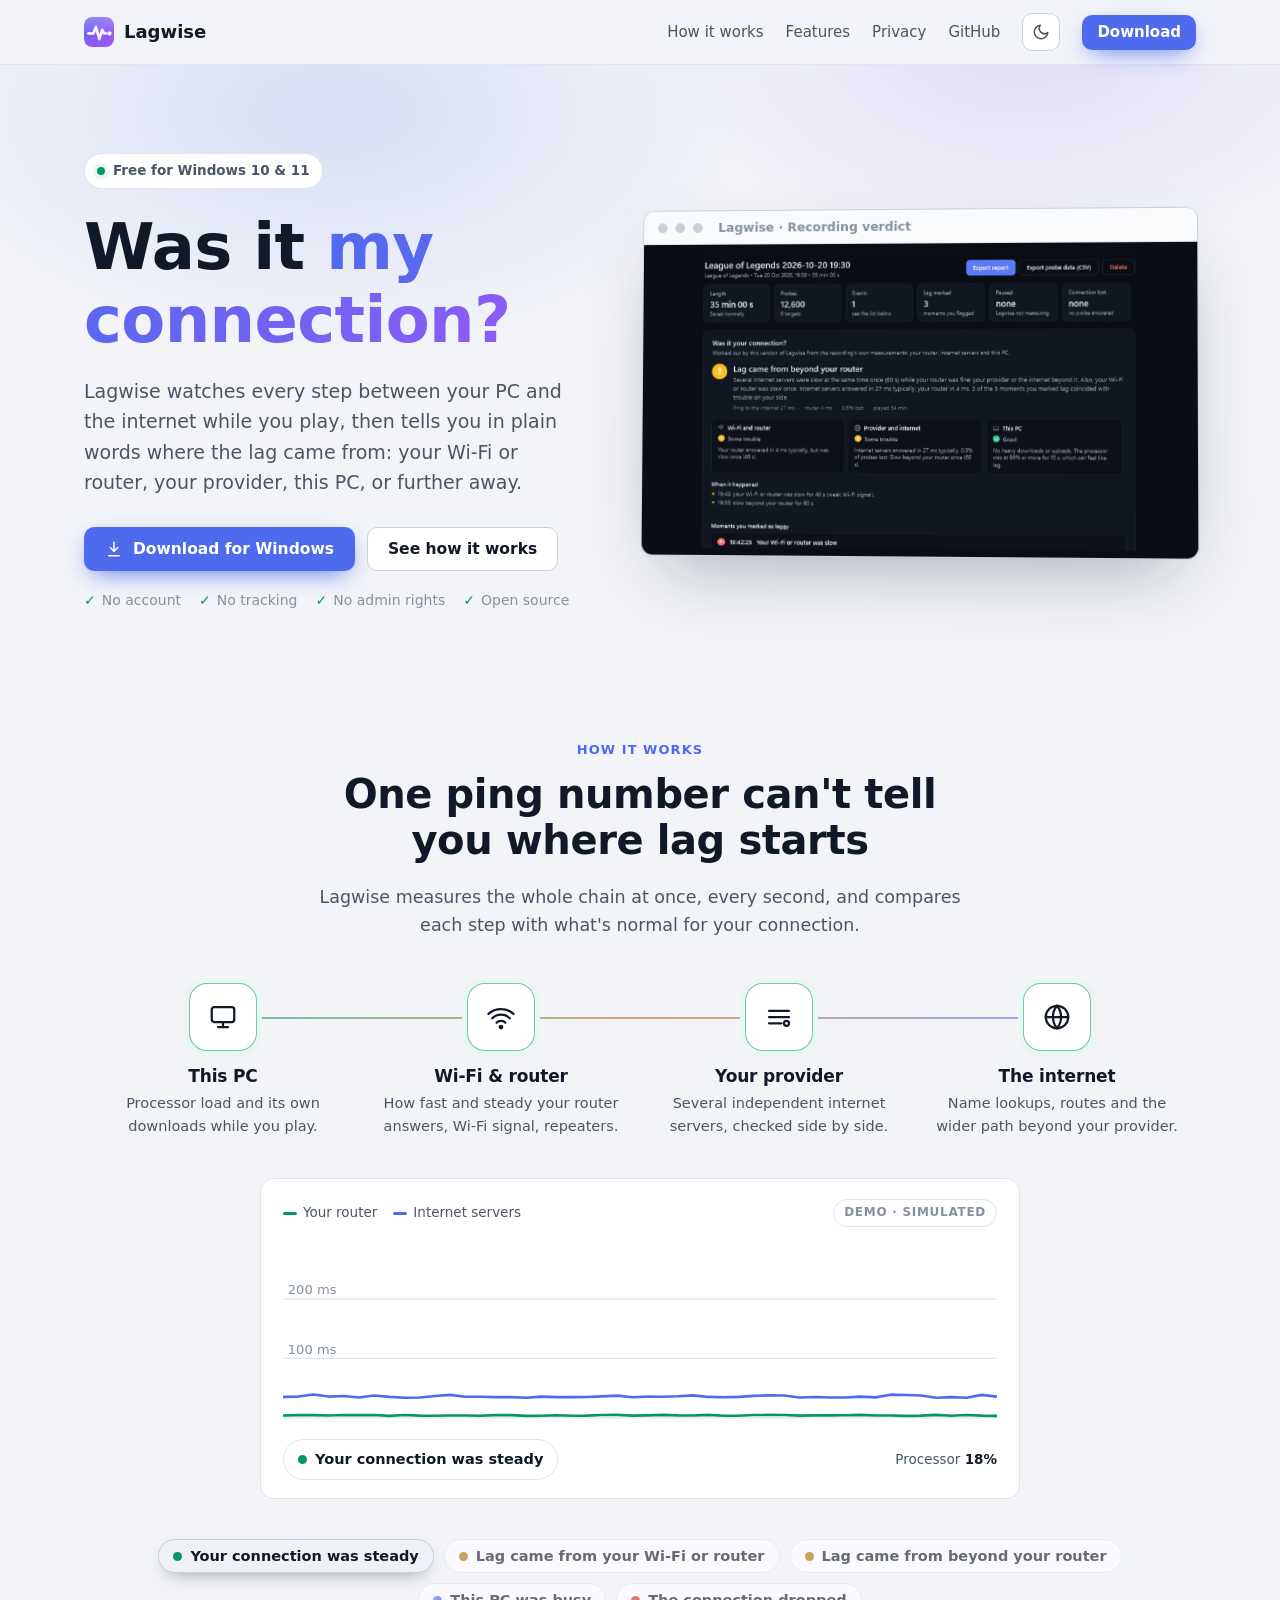
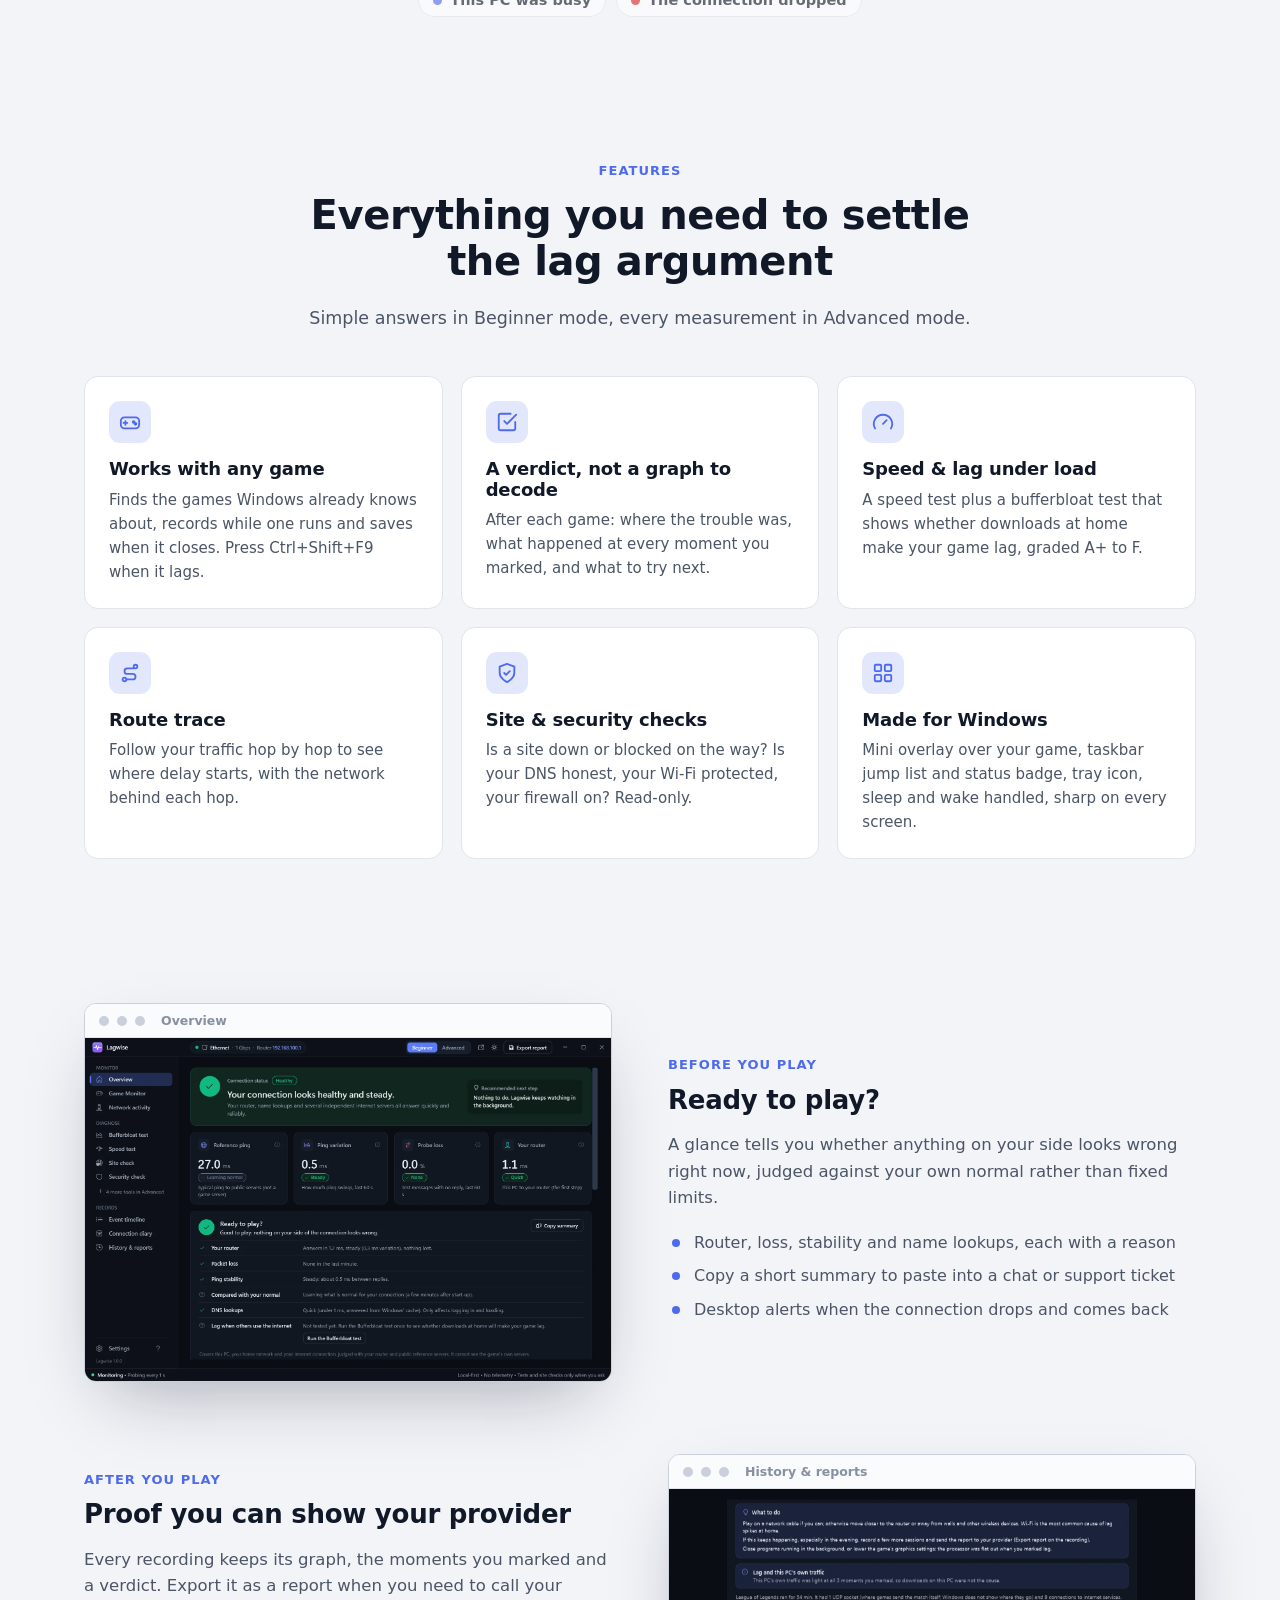
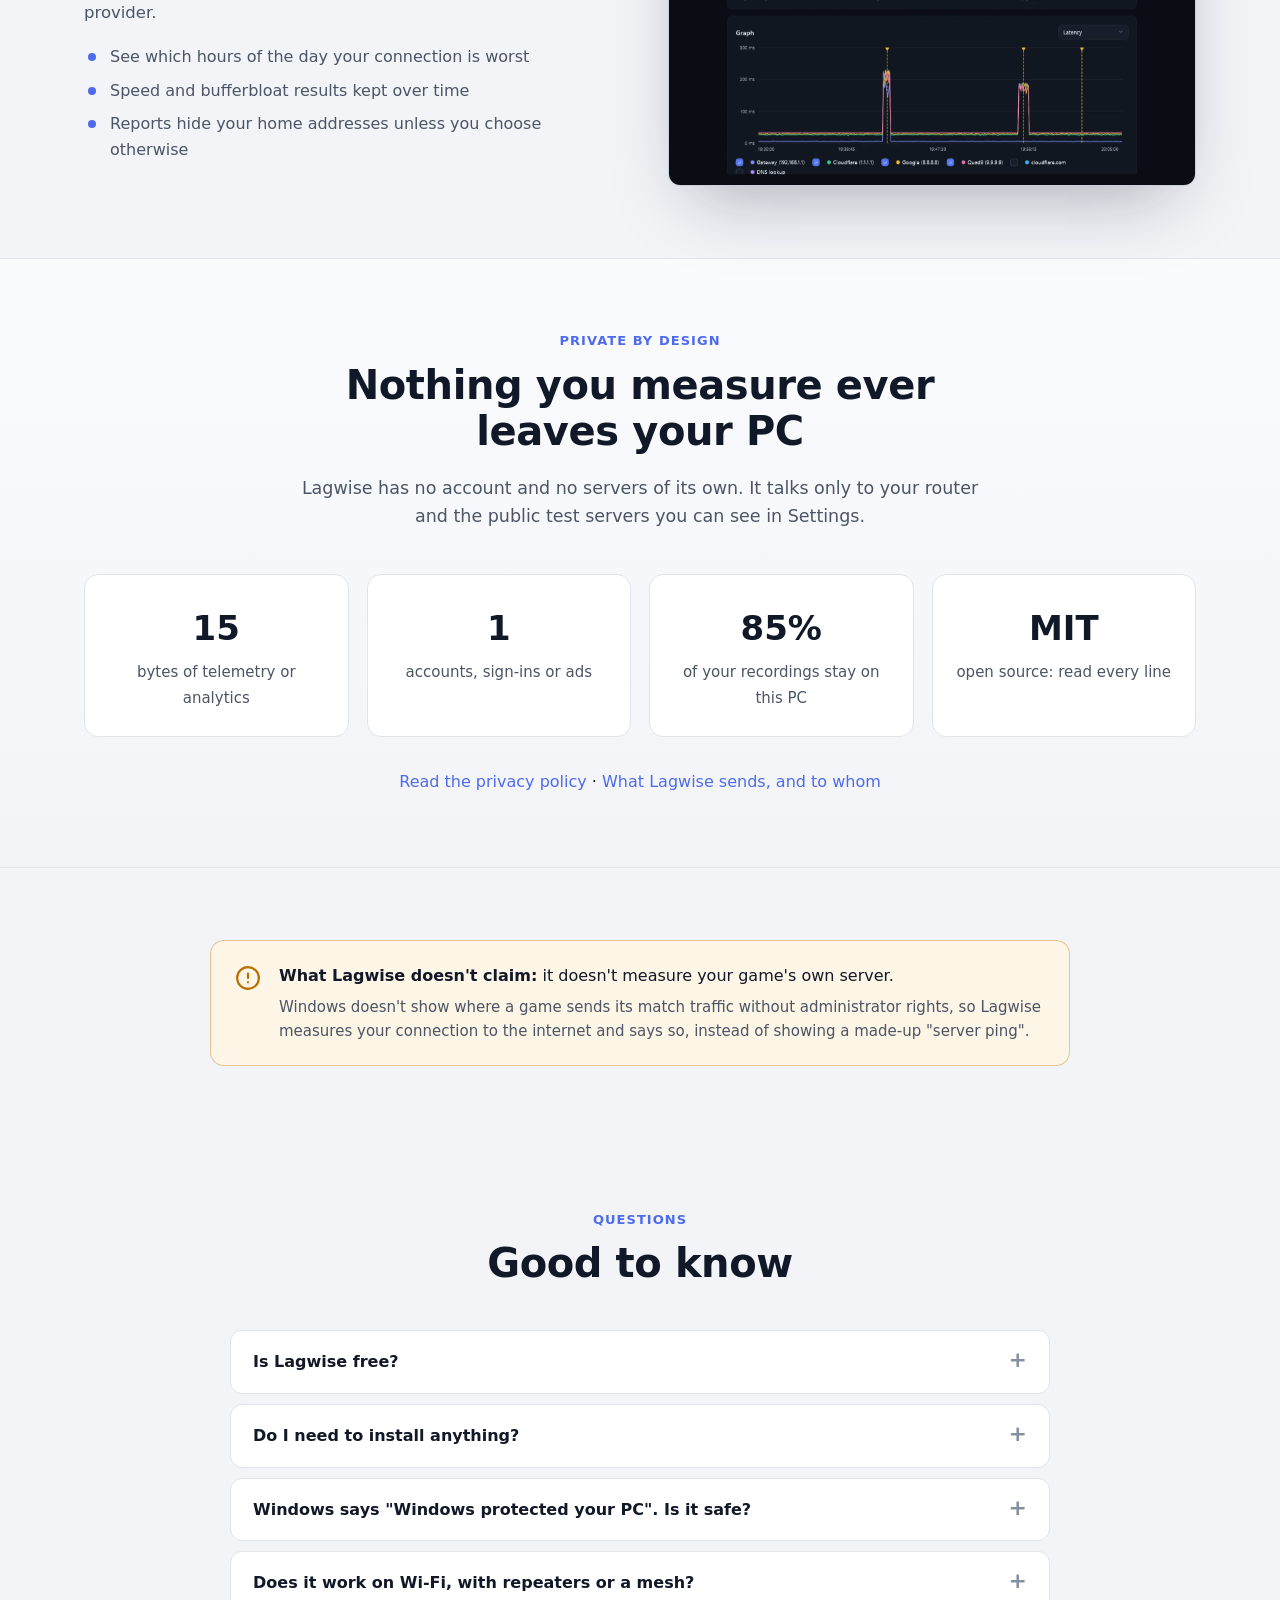
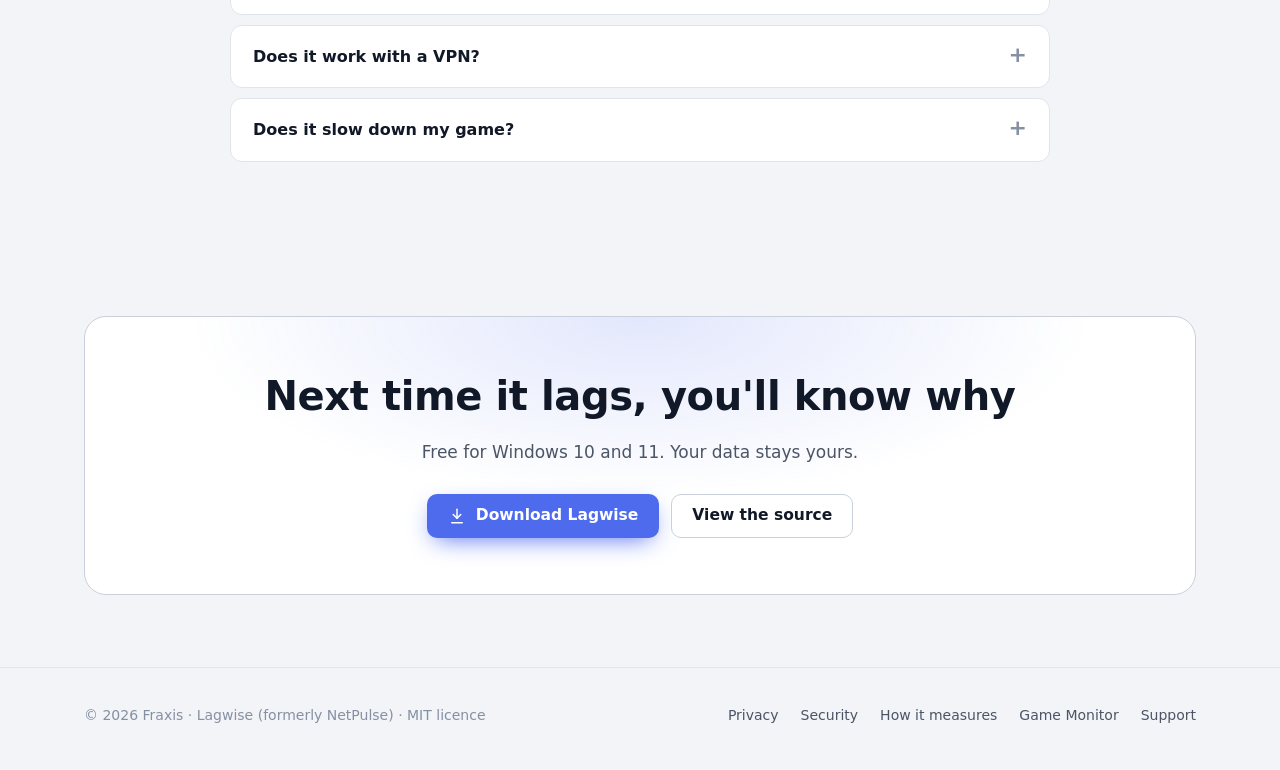
==== docs/index.html @ 4cf792a5 "Website: new landing page with light/dark switch, live demo and site-wide styling Replaces the plain" ====
<!doctype html>
<html lang="en">
<head>
  <meta charset="utf-8">
  <meta name="viewport" content="width=device-width, initial-scale=1">
  <title>Lagwise · Was it my connection?</title>
  <meta name="description" content="Lagwise records your internet while you play any game and tells you whether lag came from your Wi-Fi or router, your provider, this PC or further away. Free for Windows. No account, no tracking.">
  <meta name="theme-color" content="#0A0D13">
  <meta property="og:title" content="Lagwise · Was it my connection?">
  <meta property="og:description" content="Find out whether lag comes from your Wi-Fi or router, your provider, this PC or beyond. Free for Windows, private by design.">
  <meta property="og:image" content="https://kourku.github.io/Lagwise/assets/shots/verdict.webp">
  <meta property="og:type" content="website">
  <link rel="icon" type="image/png" href="assets/favicon.png">
  <link rel="apple-touch-icon" href="assets/apple-touch-icon.png">
  <link rel="stylesheet" href="assets/site.css?v=2">
  <!-- the visitor's own theme choice, applied before the page draws so it never flashes -->
  <script>try{var t=localStorage.getItem('lagwise-theme');if(t==='light'||t==='dark')document.documentElement.setAttribute('data-theme',t)}catch(e){}</script>
</head>
<body>

<header class="site-header">
  <div class="wrap">
    <a class="brand" href="./"><img src="assets/logo.png" alt="" width="30" height="30">Lagwise</a>
    <nav class="nav" aria-label="Main">
      <a class="hide-sm" href="#how">How it works</a>
      <a class="hide-sm" href="#features">Features</a>
      <a class="hide-sm" href="#privacy">Privacy</a>
      <a class="hide-sm" href="https://github.com/Kourku/Lagwise">GitHub</a>
      <button class="theme-toggle" type="button" aria-label="Switch theme">
        <svg class="sun" viewBox="0 0 24 24" fill="none" stroke="currentColor" stroke-width="2" stroke-linecap="round" aria-hidden="true"><circle cx="12" cy="12" r="4"/><path d="M12 2v2M12 20v2M4.9 4.9l1.4 1.4M17.7 17.7l1.4 1.4M2 12h2M20 12h2M4.9 19.1l1.4-1.4M17.7 6.3l1.4-1.4"/></svg>
        <svg class="moon" viewBox="0 0 24 24" fill="none" stroke="currentColor" stroke-width="2" stroke-linecap="round" stroke-linejoin="round" aria-hidden="true"><path d="M21 12.8A9 9 0 1 1 11.2 3a7 7 0 0 0 9.8 9.8z"/></svg>
      </button>
      <a class="btn btn-primary btn-sm" href="https://github.com/Kourku/Lagwise/releases/latest">Download</a>
    </nav>
  </div>
</header>

<main>

  <!-- hero -->
  <section class="hero">
    <svg class="pulse-bg" viewBox="0 0 1440 220" preserveAspectRatio="none" aria-hidden="true">
      <defs><linearGradient id="pulseGrad" x1="0" x2="1"><stop offset="0" stop-color="#5B7CFA" stop-opacity="0"/><stop offset=".35" stop-color="#5B7CFA"/><stop offset=".7" stop-color="#8B5CF6"/><stop offset="1" stop-color="#8B5CF6" stop-opacity="0"/></linearGradient></defs>
      <path d="M0 120 H420 L450 120 L470 60 L500 190 L530 30 L560 160 L585 120 H760 L785 120 L800 95 L815 140 L830 120 H1440"/>
    </svg>
    <div class="wrap hero-grid">
      <div>
        <span class="eyebrow"><span class="dot"></span>Free for Windows 10 &amp; 11</span>
        <h1>Was it <span class="grad">my connection?</span></h1>
        <p class="lead">Lagwise watches every step between your PC and the internet while you play, then tells you in plain words where the lag came from: your Wi-Fi or router, your provider, this PC, or further away.</p>
        <div class="cta">
          <a class="btn btn-primary" href="https://github.com/Kourku/Lagwise/releases/latest">
            <svg viewBox="0 0 24 24" fill="none" stroke="currentColor" stroke-width="2" stroke-linecap="round" stroke-linejoin="round" aria-hidden="true"><path d="M12 3v12"/><path d="m7 10 5 5 5-5"/><path d="M5 21h14"/></svg>
            Download for Windows
          </a>
          <a class="btn btn-ghost" href="#how">See how it works</a>
        </div>
        <div class="fine"><span>No account</span><span>No tracking</span><span>No admin rights</span><span>Open source</span></div>
      </div>
      <div class="window" data-tilt>
        <div class="window-bar"><i></i><i></i><i></i><b>Lagwise · Recording verdict</b></div>
        <img src="assets/shots/verdict.webp" width="1600" height="900" alt="A Lagwise recording verdict: lag came from beyond your router, with cards for Wi-Fi and router, provider and internet, and this PC">
      </div>
    </div>
  </section>

  <!-- how it works -->
  <section id="how">
    <div class="wrap">
      <div class="section-head" data-reveal>
        <span class="kicker">How it works</span>
        <h2>One ping number can't tell you where lag starts</h2>
        <p>Lagwise measures the whole chain at once, every second, and compares each step with what's normal for your connection.</p>
      </div>
      <div class="chain">
        <div class="link" data-step="pc">
          <div class="node"><svg viewBox="0 0 24 24" fill="none" stroke-width="1.8" stroke-linecap="round" stroke-linejoin="round" aria-hidden="true"><rect x="3" y="4" width="18" height="12" rx="2"/><path d="M8 20h8M12 16v4"/></svg></div>
          <h3>This PC</h3>
          <p>Processor load and its own downloads while you play.</p>
        </div>
        <div class="link" data-step="router">
          <div class="node"><svg viewBox="0 0 24 24" fill="none" stroke-width="1.8" stroke-linecap="round" stroke-linejoin="round" aria-hidden="true"><path d="M5 13a10 10 0 0 1 14 0"/><path d="M8.5 16.5a5 5 0 0 1 7 0"/><path d="M2 9.5a15 15 0 0 1 20 0"/><circle cx="12" cy="20" r="1"/></svg></div>
          <h3>Wi-Fi &amp; router</h3>
          <p>How fast and steady your router answers, Wi-Fi signal, repeaters.</p>
        </div>
        <div class="link" data-step="provider">
          <div class="node"><svg viewBox="0 0 24 24" fill="none" stroke-width="1.8" stroke-linecap="round" stroke-linejoin="round" aria-hidden="true"><path d="M4 7h16M4 12h16M4 17h10"/><circle cx="18" cy="17" r="2"/></svg></div>
          <h3>Your provider</h3>
          <p>Several independent internet servers, checked side by side.</p>
        </div>
        <div class="link" data-step="internet">
          <div class="node"><svg viewBox="0 0 24 24" fill="none" stroke-width="1.8" stroke-linecap="round" stroke-linejoin="round" aria-hidden="true"><circle cx="12" cy="12" r="9"/><path d="M3 12h18M12 3a14 14 0 0 1 0 18M12 3a14 14 0 0 0 0 18"/></svg></div>
          <h3>The internet</h3>
          <p>Name lookups, routes and the wider path beyond your provider.</p>
        </div>
      </div>
      <div class="card demo" id="demo" data-reveal>
        <div class="demo-head">
          <div class="demo-legend"><span><i style="background:var(--green)"></i>Your router</span><span><i style="background:var(--accent)"></i>Internet servers</span></div>
          <span class="demo-tag">Demo · simulated</span>
        </div>
        <svg class="chart" viewBox="0 0 600 160" role="img" aria-label="Simulated ping of the router and of internet servers over the last minute">
          <g class="grid"><line x1="0" y1="152" x2="600" y2="152"/><line x1="0" y1="102" x2="600" y2="102"/><line x1="0" y1="52" x2="600" y2="52"/><text x="4" y="98">100 ms</text><text x="4" y="48">200 ms</text></g>
          <path class="l-net"/><path class="l-router"/>
        </svg>
        <div class="demo-foot">
          <span class="demo-verdict pill g" aria-live="polite"><i></i>Your connection was steady</span>
          <span class="demo-cpu">Processor <b>18%</b></span>
        </div>
      </div>
      <div class="verdicts" aria-label="Pick a verdict to see it in the demo">
        <button type="button" class="pill g" data-scn="steady"><i></i>Your connection was steady</button>
        <button type="button" class="pill a" data-scn="wifi"><i></i>Lag came from your Wi-Fi or router</button>
        <button type="button" class="pill a" data-scn="beyond"><i></i>Lag came from beyond your router</button>
        <button type="button" class="pill b" data-scn="pc"><i></i>This PC was busy</button>
        <button type="button" class="pill r" data-scn="drop"><i></i>The connection dropped</button>
      </div>
    </div>
  </section>

  <!-- features -->
  <section id="features">
    <div class="wrap">
      <div class="section-head" data-reveal>
        <span class="kicker">Features</span>
        <h2>Everything you need to settle the lag argument</h2>
        <p>Simple answers in Beginner mode, every measurement in Advanced mode.</p>
      </div>
      <div class="features">
        <div class="card" data-reveal data-reveal-delay="1">
          <div class="icon"><svg viewBox="0 0 24 24" fill="none" stroke-width="2" stroke-linecap="round" stroke-linejoin="round" aria-hidden="true"><rect x="2" y="7" width="20" height="12" rx="4"/><path d="M7 11v4M5 13h4"/><circle cx="16" cy="12" r="1"/><circle cx="18" cy="14" r="1"/></svg></div>
          <h3>Works with any game</h3>
          <p>Finds the games Windows already knows about, records while one runs and saves when it closes. Press Ctrl+Shift+F9 when it lags.</p>
        </div>
        <div class="card" data-reveal data-reveal-delay="2">
          <div class="icon"><svg viewBox="0 0 24 24" fill="none" stroke-width="2" stroke-linecap="round" stroke-linejoin="round" aria-hidden="true"><path d="M9 11l3 3L22 4"/><path d="M21 12v7a2 2 0 0 1-2 2H5a2 2 0 0 1-2-2V5a2 2 0 0 1 2-2h11"/></svg></div>
          <h3>A verdict, not a graph to decode</h3>
          <p>After each game: where the trouble was, what happened at every moment you marked, and what to try next.</p>
        </div>
        <div class="card" data-reveal data-reveal-delay="3">
          <div class="icon"><svg viewBox="0 0 24 24" fill="none" stroke-width="2" stroke-linecap="round" stroke-linejoin="round" aria-hidden="true"><path d="M12 14l4-4"/><path d="M3.3 19a10 10 0 1 1 17.4 0"/></svg></div>
          <h3>Speed &amp; lag under load</h3>
          <p>A speed test plus a bufferbloat test that shows whether downloads at home make your game lag, graded A+ to F.</p>
        </div>
        <div class="card" data-reveal data-reveal-delay="1">
          <div class="icon"><svg viewBox="0 0 24 24" fill="none" stroke-width="2" stroke-linecap="round" stroke-linejoin="round" aria-hidden="true"><circle cx="6" cy="19" r="2"/><circle cx="18" cy="5" r="2"/><path d="M8 19h7a3 3 0 0 0 0-6H9a3 3 0 0 1 0-6h7"/></svg></div>
          <h3>Route trace</h3>
          <p>Follow your traffic hop by hop to see where delay starts, with the network behind each hop.</p>
        </div>
        <div class="card" data-reveal data-reveal-delay="2">
          <div class="icon"><svg viewBox="0 0 24 24" fill="none" stroke-width="2" stroke-linecap="round" stroke-linejoin="round" aria-hidden="true"><path d="M12 22s8-4 8-10V5l-8-3-8 3v7c0 6 8 10 8 10z"/><path d="m9 12 2 2 4-4"/></svg></div>
          <h3>Site &amp; security checks</h3>
          <p>Is a site down or blocked on the way? Is your DNS honest, your Wi-Fi protected, your firewall on? Read-only.</p>
        </div>
        <div class="card" data-reveal data-reveal-delay="3">
          <div class="icon"><svg viewBox="0 0 24 24" fill="none" stroke-width="2" stroke-linecap="round" stroke-linejoin="round" aria-hidden="true"><rect x="3" y="3" width="7" height="7" rx="1"/><rect x="14" y="3" width="7" height="7" rx="1"/><rect x="3" y="14" width="7" height="7" rx="1"/><rect x="14" y="14" width="7" height="7" rx="1"/></svg></div>
          <h3>Made for Windows</h3>
          <p>Mini overlay over your game, taskbar jump list and status badge, tray icon, sleep and wake handled, sharp on every screen.</p>
        </div>
      </div>
    </div>
  </section>

  <!-- showcase -->
  <section>
    <div class="wrap">
      <div class="showcase" data-reveal>
        <div class="shot window">
          <div class="window-bar"><i></i><i></i><i></i><b>Overview</b></div>
          <img src="assets/shots/overview.webp" width="1650" height="1075" loading="lazy" alt="The Lagwise Overview: connection healthy and steady, reference ping, variation, loss and router tiles, and a Ready to play checklist">
        </div>
        <div>
          <span class="kicker">Before you play</span>
          <h3>Ready to play?</h3>
          <p>A glance tells you whether anything on your side looks wrong right now, judged against your own normal rather than fixed limits.</p>
          <ul>
            <li>Router, loss, stability and name lookups, each with a reason</li>
            <li>Copy a short summary to paste into a chat or support ticket</li>
            <li>Desktop alerts when the connection drops and comes back</li>
          </ul>
        </div>
      </div>
      <div class="showcase flip" data-reveal>
        <div class="shot window">
          <div class="window-bar"><i></i><i></i><i></i><b>History &amp; reports</b></div>
          <img src="assets/shots/graph.webp" width="1600" height="900" loading="lazy" alt="A recording's advice and latency graph, with the moments marked as laggy shown as yellow markers">
        </div>
        <div>
          <span class="kicker">After you play</span>
          <h3>Proof you can show your provider</h3>
          <p>Every recording keeps its graph, the moments you marked and a verdict. Export it as a report when you need to call your provider.</p>
          <ul>
            <li>See which hours of the day your connection is worst</li>
            <li>Speed and bufferbloat results kept over time</li>
            <li>Reports hide your home addresses unless you choose otherwise</li>
          </ul>
        </div>
      </div>
    </div>
  </section>

  <!-- Microsoft Store edition: prepared, hidden until the Store release. To show it, remove the "hidden" attribute.
       Keep the wording "same app, supports development": every feature is in both editions. -->
  <section id="store" hidden>
    <div class="wrap">
      <div class="section-head" data-reveal>
        <span class="kicker">Two ways to get it</span>
        <h2>The same Lagwise, wherever you get it</h2>
        <p>Every feature is in both. The Microsoft Store edition adds convenience, and buying it supports Lagwise's development.</p>
      </div>
      <div class="store-grid">
        <div class="card" data-reveal data-reveal-delay="1">
          <h3>Free download <span class="price">Free</span></h3>
          <p>The portable app from GitHub, open source.</p>
          <ul><li>Unzip and run, no install</li><li>Update by downloading the new version</li><li>Not code-signed: Windows shows a warning the first time</li></ul>
          <a class="btn btn-ghost" href="https://github.com/Kourku/Lagwise/releases/latest">Download from GitHub</a>
        </div>
        <div class="card" data-reveal data-reveal-delay="2">
          <h3>Microsoft Store <span class="price">Supports development</span></h3>
          <p>The very same app, installed and kept up to date by Windows.</p>
          <ul><li>Automatic updates</li><li>Signed by Microsoft: no warning</li><li>One-click install and uninstall</li></ul>
          <a class="btn btn-primary" href="https://apps.microsoft.com/detail/9NXVB7ZTMR9Z">Get it from Microsoft Store</a>
        </div>
      </div>
    </div>
  </section>

  <!-- privacy -->
  <section id="privacy" class="band">
    <div class="wrap">
      <div class="section-head" data-reveal>
        <span class="kicker">Private by design</span>
        <h2>Nothing you measure ever leaves your PC</h2>
        <p>Lagwise has no account and no servers of its own. It talks only to your router and the public test servers you can see in Settings.</p>
      </div>
      <div class="privacy-grid">
        <div class="card stat" data-reveal data-reveal-delay="1"><strong data-count-from="100" data-count-to="0">0</strong><span>bytes of telemetry or analytics</span></div>
        <div class="card stat" data-reveal data-reveal-delay="2"><strong data-count-from="9" data-count-to="0">0</strong><span>accounts, sign-ins or ads</span></div>
        <div class="card stat" data-reveal data-reveal-delay="3"><strong data-count-from="0" data-count-to="100" data-suffix="%">100%</strong><span>of your recordings stay on this PC</span></div>
        <div class="card stat" data-reveal data-reveal-delay="4"><strong>MIT</strong><span>open source: read every line</span></div>
      </div>
      <p style="text-align:center;margin:32px 0 0"><a href="PRIVACY">Read the privacy policy</a> · <a href="https://github.com/Kourku/Lagwise/blob/main/SECURITY.md">What Lagwise sends, and to whom</a></p>
    </div>
  </section>

  <!-- honesty -->
  <section>
    <div class="wrap">
      <div class="note" data-reveal>
        <svg viewBox="0 0 24 24" fill="none" stroke-width="2" stroke-linecap="round" stroke-linejoin="round" aria-hidden="true"><circle cx="12" cy="12" r="10"/><path d="M12 8v4M12 16h.01"/></svg>
        <div>
          <p><strong>What Lagwise doesn't claim:</strong> it doesn't measure your game's own server.</p>
          <p>Windows doesn't show where a game sends its match traffic without administrator rights, so Lagwise measures your connection to the internet and says so, instead of showing a made-up "server ping".</p>
        </div>
      </div>
    </div>
  </section>

  <!-- FAQ -->
  <section id="faq">
    <div class="wrap">
      <div class="section-head" data-reveal>
        <span class="kicker">Questions</span>
        <h2>Good to know</h2>
      </div>
      <div class="faq" data-reveal>
        <details>
          <summary>Is Lagwise free?</summary>
          <p>Yes. The download on GitHub is free and open source under the MIT licence.</p>
        </details>
        <details>
          <summary>Do I need to install anything?</summary>
          <p>No. Unzip and run Lagwise.exe on Windows 10 or 11 (64-bit). It carries everything it needs, never asks for administrator rights and keeps its data in your own Windows profile.</p>
        </details>
        <details>
          <summary>Windows says "Windows protected your PC". Is it safe?</summary>
          <p>That warning appears for programs that aren't code-signed yet. Choose More info, then Run anyway. You can check the download against the SHA-256 checksum on the release page, and the full source code is public.</p>
        </details>
        <details>
          <summary>Does it work on Wi-Fi, with repeaters or a mesh?</summary>
          <p>Yes. Lagwise reads your Wi-Fi details from Windows and judges the router step with stricter or looser limits for cable and Wi-Fi. A repeater or mesh unit counts as part of "Wi-Fi and router".</p>
        </details>
        <details>
          <summary>Does it work with a VPN?</summary>
          <p>Yes. Lagwise notices when your traffic goes through a VPN or tunnel and names it in the verdict, so "beyond your router" also includes the VPN.</p>
        </details>
        <details>
          <summary>Does it slow down my game?</summary>
          <p>No. Its test messages are tiny, about one a second to each server. Only the speed and bufferbloat tests use real bandwidth, and only when you start them.</p>
        </details>
      </div>
    </div>
  </section>

  <!-- final CTA -->
  <section class="final">
    <div class="wrap">
      <div class="box" data-reveal>
        <h2>Next time it lags, you'll know why</h2>
        <p>Free for Windows 10 and 11. Your data stays yours.</p>
        <div class="cta">
          <a class="btn btn-primary" href="https://github.com/Kourku/Lagwise/releases/latest">
            <svg viewBox="0 0 24 24" fill="none" stroke="currentColor" stroke-width="2" stroke-linecap="round" stroke-linejoin="round" aria-hidden="true"><path d="M12 3v12"/><path d="m7 10 5 5 5-5"/><path d="M5 21h14"/></svg>
            Download Lagwise
          </a>
          <a class="btn btn-ghost" href="https://github.com/Kourku/Lagwise">View the source</a>
        </div>
      </div>
    </div>
  </section>

</main>

<footer class="site-footer">
  <div class="wrap">
    <span>© 2026 Fraxis · Lagwise (formerly NetPulse) · MIT licence</span>
    <nav aria-label="Footer">
      <a href="PRIVACY">Privacy</a>
      <a href="https://github.com/Kourku/Lagwise/blob/main/SECURITY.md">Security</a>
      <a href="METHODOLOGY">How it measures</a>
      <a href="GAME_MONITOR">Game Monitor</a>
      <a href="https://github.com/Kourku/Lagwise/issues">Support</a>
    </nav>
  </div>
</footer>

<script src="assets/site.js?v=2" defer></script>
</body>
</html>
---- docs/assets/site.css ----
/* Lagwise site: the app's own palette (src/Lagwise.App/Themes/ThemeManager.cs), dark first, light when the system asks. */
:root {
  --bg: #0A0D13;
  --bg-2: #0D1118;
  --card: #121721;
  --card-hover: #1A2130;
  --border: #222A39;
  --border-strong: #2E384B;
  --text: #EDF0F6;
  --text-2: #98A2B5;
  --text-3: #667085;
  --accent: #5B7CFA;
  --accent-hover: #7C96FB;
  --violet: #8B5CF6;
  --green: #34D399;
  --amber: #FBBF24;
  --red: #F87171;
  --green-soft: #10261F;
  --amber-soft: #2A2312;
  --red-soft: #2C1619;
  --glow: rgba(91, 124, 250, .22);
  --shadow: 0 30px 80px -20px rgba(0, 0, 0, .7);
  --radius: 14px;
  --max: 1160px;
  color-scheme: dark;
}
/* light: when the system asks and the visitor has not chosen dark, or when the visitor chose light */
@media (prefers-color-scheme: light) {
  :root:not([data-theme="dark"]) {
    --bg: #F2F4F8;
    --bg-2: #FAFBFD;
    --card: #FFFFFF;
    --card-hover: #EEF1F6;
    --border: #E0E4EB;
    --border-strong: #C9D0DB;
    --text: #111827;
    --text-2: #4B5565;
    --text-3: #8590A2;
    --accent: #4F6BED;
    --accent-hover: #3F58D1;
    --green: #059669;
    --amber: #B86E00;
    --red: #DC2626;
    --green-soft: #E9F7F1;
    --amber-soft: #FDF5E6;
    --red-soft: #FDEEEE;
    --glow: rgba(79, 107, 237, .16);
    --shadow: 0 30px 70px -25px rgba(17, 24, 39, .35);
    color-scheme: light;
  }
}
:root[data-theme="light"] {
    --bg: #F2F4F8;
    --bg-2: #FAFBFD;
    --card: #FFFFFF;
    --card-hover: #EEF1F6;
    --border: #E0E4EB;
    --border-strong: #C9D0DB;
    --text: #111827;
    --text-2: #4B5565;
    --text-3: #8590A2;
    --accent: #4F6BED;
    --accent-hover: #3F58D1;
    --green: #059669;
    --amber: #B86E00;
    --red: #DC2626;
    --green-soft: #E9F7F1;
    --amber-soft: #FDF5E6;
    --red-soft: #FDEEEE;
    --glow: rgba(79, 107, 237, .16);
    --shadow: 0 30px 70px -25px rgba(17, 24, 39, .35);
    color-scheme: light;
  }

* { box-sizing: border-box; }
html { scroll-behavior: smooth; -webkit-text-size-adjust: 100%; }
body {
  margin: 0;
  background: var(--bg);
  color: var(--text);
  font: 16px/1.6 "Segoe UI Variable Text", "Segoe UI", system-ui, -apple-system, Roboto, "Helvetica Neue", Arial, sans-serif;
  -webkit-font-smoothing: antialiased;
}
img { max-width: 100%; height: auto; display: block; }
a { color: var(--accent); text-decoration: none; }
a:hover { color: var(--accent-hover); text-decoration: underline; }
h1, h2, h3 { font-family: "Segoe UI Variable Display", "Segoe UI", system-ui, sans-serif; line-height: 1.15; margin: 0 0 .5em; letter-spacing: -.01em; }
.wrap { max-width: var(--max); margin: 0 auto; padding: 0 24px; }
@media (max-width: 600px) { .wrap { padding: 0 16px; } }

/* ---- header ---- */
.site-header {
  position: sticky; top: 0; z-index: 20;
  background: color-mix(in srgb, var(--bg) 82%, transparent);
  backdrop-filter: saturate(160%) blur(14px);
  -webkit-backdrop-filter: saturate(160%) blur(14px);
  border-bottom: 1px solid var(--border);
}
.site-header .wrap { display: flex; align-items: center; gap: 24px; height: 64px; }
.brand { display: flex; align-items: center; gap: 10px; color: var(--text); font-weight: 650; font-size: 18px; }
.brand:hover { color: var(--text); text-decoration: none; }
.brand img { width: 30px; height: 30px; border-radius: 8px; }
.nav { display: flex; gap: 22px; margin-left: auto; align-items: center; }
.nav a { color: var(--text-2); font-size: 15px; }
.nav a:hover { color: var(--text); text-decoration: none; }
.nav a.btn-primary, .nav a.btn-primary:hover { color: #fff; }
@media (max-width: 760px) { .nav a.hide-sm { display: none; } }

/* ---- buttons ---- */
.btn {
  display: inline-flex; align-items: center; gap: 10px;
  padding: 12px 20px; border-radius: 10px;
  font-weight: 600; font-size: 15.5px; line-height: 1;
  border: 1px solid transparent; transition: background .15s, border-color .15s, transform .15s;
}
.btn:hover { text-decoration: none; transform: translateY(-1px); }
.btn svg { width: 18px; height: 18px; flex: none; }
.btn-primary { background: var(--accent); color: #fff; box-shadow: 0 8px 24px -8px var(--accent); }
.btn-primary:hover { background: var(--accent-hover); color: #fff; }
.btn-ghost { border-color: var(--border-strong); color: var(--text); background: var(--card); }
.btn-ghost:hover { background: var(--card-hover); color: var(--text); }
.btn-sm { padding: 9px 14px; font-size: 14px; }

/* ---- hero ---- */
.hero { position: relative; padding: 88px 0 56px; overflow: hidden; }
.hero::before {
  content: ""; position: absolute; inset: -30% -10% auto; height: 760px; z-index: -1;
  background:
    radial-gradient(600px 340px at 30% 30%, var(--glow), transparent 70%),
    radial-gradient(520px 320px at 75% 20%, rgba(139, 92, 246, .16), transparent 70%);
}
.hero-grid { display: grid; grid-template-columns: 1fr 1.12fr; gap: 56px; align-items: center; }
@media (max-width: 960px) { .hero-grid { grid-template-columns: 1fr; gap: 40px; } .hero { padding-top: 56px; } }
.eyebrow {
  display: inline-flex; align-items: center; gap: 8px;
  padding: 6px 12px; border-radius: 999px; font-size: 13.5px; font-weight: 600;
  color: var(--text-2); background: var(--card); border: 1px solid var(--border);
}
.eyebrow .dot { width: 8px; height: 8px; border-radius: 50%; background: var(--green); box-shadow: 0 0 0 4px var(--green-soft); }
.hero h1 { font-size: clamp(40px, 6vw, 64px); font-weight: 700; margin: 22px 0 18px; }
.hero h1 .grad { background: linear-gradient(100deg, var(--accent), var(--violet)); -webkit-background-clip: text; background-clip: text; color: transparent; }
.lead { font-size: 19px; color: var(--text-2); max-width: 34em; margin: 0 0 30px; }
.cta { display: flex; flex-wrap: wrap; gap: 12px; }
.fine { margin-top: 18px; color: var(--text-3); font-size: 14px; display: flex; flex-wrap: wrap; gap: 6px 18px; }
.fine span::before { content: "✓"; color: var(--green); margin-right: 6px; font-weight: 700; }

/* window frame around screenshots */
.window {
  border-radius: 12px; overflow: hidden; background: var(--card);
  border: 1px solid var(--border-strong); box-shadow: var(--shadow);
}
.window-bar { display: flex; align-items: center; gap: 8px; height: 34px; padding: 0 14px; background: var(--bg-2); border-bottom: 1px solid var(--border); }
.window-bar i { width: 10px; height: 10px; border-radius: 50%; background: var(--border-strong); }
.window-bar b { margin-left: 8px; font-size: 12.5px; font-weight: 600; color: var(--text-3); }
.hero .window { transform: perspective(1600px) rotateY(-4deg) rotateX(2deg); }
@media (max-width: 960px) { .hero .window { transform: none; } }

/* ---- sections ---- */
section { padding: 72px 0; }
.section-head { max-width: 680px; margin: 0 auto 44px; text-align: center; }
.section-head h2 { font-size: clamp(28px, 3.6vw, 40px); }
.section-head p { color: var(--text-2); font-size: 17.5px; margin: 0; }
.kicker { display: block; color: var(--accent); font-weight: 700; font-size: 13px; letter-spacing: .08em; text-transform: uppercase; margin-bottom: 10px; }

/* the chain: PC -> router -> provider -> internet */
.chain { display: grid; grid-template-columns: repeat(4, 1fr); gap: 0; position: relative; }
.chain::before { content: ""; position: absolute; left: 12%; right: 12%; top: 34px; height: 2px; background: linear-gradient(90deg, var(--green), var(--amber), var(--accent)); opacity: .55; }
.link { text-align: center; padding: 0 10px; position: relative; }
.link .node {
  width: 68px; height: 68px; margin: 0 auto 16px; border-radius: 18px;
  display: grid; place-items: center; background: var(--card); border: 1px solid var(--border-strong);
  position: relative; z-index: 1;
}
.link .node svg { width: 30px; height: 30px; stroke: var(--text); }
.link h3 { font-size: 17px; margin-bottom: 6px; }
.link p { color: var(--text-2); font-size: 14.5px; margin: 0; }
@media (max-width: 760px) {
  .chain { grid-template-columns: 1fr 1fr; gap: 32px 8px; }
  .chain::before { display: none; }
}
.verdicts { display: flex; flex-wrap: wrap; justify-content: center; gap: 10px; margin-top: 40px; }
.pill { display: inline-flex; align-items: center; gap: 8px; padding: 8px 14px; border-radius: 999px; font-size: 14.5px; font-weight: 600; border: 1px solid var(--border); background: var(--card); }
.pill i { width: 9px; height: 9px; border-radius: 50%; }
.pill.g i { background: var(--green); } .pill.a i { background: var(--amber); } .pill.r i { background: var(--red); } .pill.b i { background: var(--accent); }

/* features */
.features { display: grid; grid-template-columns: repeat(3, 1fr); gap: 18px; }
@media (max-width: 960px) { .features { grid-template-columns: 1fr 1fr; } }
@media (max-width: 600px) { .features { grid-template-columns: 1fr; } }
.card { background: var(--card); border: 1px solid var(--border); border-radius: var(--radius); padding: 24px; transition: border-color .15s, background .15s; }
.card:hover { border-color: var(--border-strong); background: var(--card-hover); }
.card .icon { width: 42px; height: 42px; border-radius: 11px; display: grid; place-items: center; margin-bottom: 16px; background: color-mix(in srgb, var(--accent) 16%, transparent); }
.card .icon svg { width: 22px; height: 22px; stroke: var(--accent); }
.card h3 { font-size: 18px; margin-bottom: 8px; }
.card p { color: var(--text-2); margin: 0; font-size: 15px; }

/* screenshot showcase */
.showcase { display: grid; grid-template-columns: 1fr 1fr; gap: 56px; align-items: center; margin-bottom: 72px; }
.showcase:last-child { margin-bottom: 0; }
.showcase.flip .shot { order: 2; }
.showcase h3 { font-size: 26px; }
.showcase p { color: var(--text-2); font-size: 16.5px; }
.showcase ul { padding: 0; margin: 18px 0 0; list-style: none; }
.showcase li { padding-left: 26px; position: relative; margin: 8px 0; color: var(--text-2); }
.showcase li::before { content: ""; position: absolute; left: 4px; top: 9px; width: 8px; height: 8px; border-radius: 50%; background: var(--accent); }
@media (max-width: 900px) { .showcase { grid-template-columns: 1fr; gap: 28px; } .showcase.flip .shot { order: 0; } }

/* privacy band */
.band { background: linear-gradient(180deg, var(--bg-2), var(--bg)); border-top: 1px solid var(--border); border-bottom: 1px solid var(--border); }
.privacy-grid { display: grid; grid-template-columns: repeat(4, 1fr); gap: 18px; }
@media (max-width: 900px) { .privacy-grid { grid-template-columns: 1fr 1fr; } }
@media (max-width: 520px) { .privacy-grid { grid-template-columns: 1fr; } }
.stat { text-align: center; padding: 26px 18px; }
.stat strong { display: block; font-size: 34px; font-weight: 700; color: var(--text); margin-bottom: 4px; }
.stat span { color: var(--text-2); font-size: 15px; }

/* honest note */
.note {
  display: flex; gap: 18px; align-items: flex-start; max-width: 860px; margin: 0 auto;
  padding: 22px 24px; border-radius: var(--radius); background: var(--amber-soft); border: 1px solid color-mix(in srgb, var(--amber) 35%, transparent);
}
.note svg { width: 26px; height: 26px; flex: none; stroke: var(--amber); margin-top: 2px; }
.note p { margin: 0; color: var(--text); }
.note p + p { margin-top: 6px; color: var(--text-2); font-size: 15px; }

/* FAQ */
.faq { max-width: 820px; margin: 0 auto; }
.faq details { border: 1px solid var(--border); background: var(--card); border-radius: 12px; margin-bottom: 10px; }
.faq summary { cursor: pointer; padding: 18px 22px; font-weight: 600; list-style: none; display: flex; justify-content: space-between; gap: 16px; }
.faq summary::-webkit-details-marker { display: none; }
.faq summary::after { content: "+"; color: var(--text-3); font-size: 22px; line-height: 1; }
.faq details[open] summary::after { content: "–"; }
.faq details p { margin: 0; padding: 0 22px 20px; color: var(--text-2); }

/* final CTA */
.final { text-align: center; }
.final .box {
  border-radius: 22px; padding: 56px 24px; border: 1px solid var(--border-strong);
  background: radial-gradient(600px 240px at 50% 0%, var(--glow), transparent 75%), var(--card);
}
.final h2 { font-size: clamp(28px, 3.6vw, 40px); }
.final p { color: var(--text-2); margin: 0 0 28px; font-size: 17px; }
.final .cta { justify-content: center; }

/* footer */
.site-footer { border-top: 1px solid var(--border); padding: 36px 0 44px; color: var(--text-3); font-size: 14px; }
.site-footer .wrap { display: flex; flex-wrap: wrap; gap: 14px 28px; align-items: center; justify-content: space-between; }
.site-footer nav { display: flex; flex-wrap: wrap; gap: 8px 22px; }
.site-footer a { color: var(--text-2); }

/* ---- document pages (privacy policy, methodology...) ---- */
.doc { max-width: 820px; margin: 0 auto; padding: 56px 24px 80px; }
@media (max-width: 600px) { .doc { padding: 36px 16px 64px; } }
.doc h1 { font-size: clamp(30px, 4.4vw, 42px); margin-bottom: 18px; }
.doc h2 { font-size: 24px; margin-top: 2em; padding-top: .3em; }
.doc h3 { font-size: 19px; margin-top: 1.6em; }
.doc p, .doc li { color: var(--text-2); }
.doc strong { color: var(--text); }
.doc em { color: var(--text-3); }
.doc code { font: 14px/1.4 "Cascadia Code", Consolas, monospace; background: var(--card); border: 1px solid var(--border); padding: 1px 6px; border-radius: 6px; color: var(--text); }
.doc pre { background: var(--card); border: 1px solid var(--border); border-radius: 10px; padding: 16px; overflow-x: auto; }
.doc pre code { border: 0; padding: 0; background: none; }
.doc table { width: 100%; border-collapse: collapse; margin: 1.2em 0; font-size: 15px; display: block; overflow-x: auto; }
.doc th, .doc td { border: 1px solid var(--border); padding: 9px 12px; text-align: left; vertical-align: top; }
.doc th { background: var(--bg-2); color: var(--text); }
.doc td { color: var(--text-2); }
.doc blockquote { margin: 1.2em 0; padding: 4px 18px; border-left: 3px solid var(--accent); color: var(--text-2); }
.doc img { border-radius: 10px; border: 1px solid var(--border); margin: 1em 0; }
.doc hr { border: 0; border-top: 1px solid var(--border); margin: 2.4em 0; }

/* ---- theme switch ---- */
.theme-toggle {
  width: 38px; height: 38px; border-radius: 10px; display: grid; place-items: center; cursor: pointer;
  background: var(--card); border: 1px solid var(--border-strong); color: var(--text-2); padding: 0;
  transition: color .15s, background .15s, transform .2s;
}
.theme-toggle:hover { color: var(--text); background: var(--card-hover); }
.theme-toggle:active { transform: scale(.94); }
.theme-toggle svg { width: 18px; height: 18px; }
.theme-toggle .sun { display: none; }
:root[data-theme="dark"] .theme-toggle .sun, :root:not([data-theme]) .theme-toggle .sun { display: block; }
:root[data-theme="dark"] .theme-toggle .moon, :root:not([data-theme]) .theme-toggle .moon { display: none; }
@media (prefers-color-scheme: light) {
  :root:not([data-theme]) .theme-toggle .sun { display: none; }
  :root:not([data-theme]) .theme-toggle .moon { display: block; }
}
body, .card, .site-header, .window, .btn-ghost { transition: background-color .3s ease, border-color .3s ease, color .3s ease; }

/* ---- hero motion: drifting glow and a pulse line behind the headline ---- */
.hero::before { animation: drift 18s ease-in-out infinite alternate; }
@keyframes drift { from { transform: translate3d(-3%, 0, 0) scale(1); } to { transform: translate3d(4%, 3%, 0) scale(1.08); } }
.pulse-bg { position: absolute; left: 0; right: 0; top: 50%; height: 220px; transform: translateY(-50%); z-index: -1; opacity: .5; pointer-events: none; }
.pulse-bg path { fill: none; stroke: url(#pulseGrad); stroke-width: 2.5; stroke-linecap: round; stroke-linejoin: round; stroke-dasharray: 2600; stroke-dashoffset: 2600; animation: trace 6s ease-in-out infinite; }
@keyframes trace { 0% { stroke-dashoffset: 2600; opacity: 0; } 10% { opacity: 1; } 60% { stroke-dashoffset: 0; opacity: 1; } 100% { stroke-dashoffset: -2600; opacity: 0; } }
.hero .window { transition: transform .25s ease-out, background-color .3s, border-color .3s; will-change: transform; }

/* ---- reveal on scroll (only when the script runs, so the page still shows without it) ---- */
.js [data-reveal] { opacity: 0; transform: translateY(28px); transition: opacity .7s ease, transform .7s cubic-bezier(.2, .7, .2, 1); }
.js [data-reveal].in { opacity: 1; transform: none; }
.js [data-reveal-delay="1"] { transition-delay: .08s; } .js [data-reveal-delay="2"] { transition-delay: .16s; }
.js [data-reveal-delay="3"] { transition-delay: .24s; } .js [data-reveal-delay="4"] { transition-delay: .32s; } .js [data-reveal-delay="5"] { transition-delay: .4s; }
.card { transition: transform .25s ease, border-color .15s, background .15s; }
.card:hover { transform: translateY(-3px); }

/* ---- the chain lights up with the demo ---- */
.link .node { transition: border-color .4s, box-shadow .4s, background .4s; }
.link.ok .node { border-color: color-mix(in srgb, var(--green) 55%, transparent); box-shadow: 0 0 0 5px var(--green-soft); }
.link.hot .node { border-color: var(--amber); box-shadow: 0 0 0 6px var(--amber-soft), 0 0 28px -4px var(--amber); animation: throb 1.4s ease-in-out infinite; }
@keyframes throb { 50% { box-shadow: 0 0 0 10px var(--amber-soft), 0 0 36px 0 var(--amber); } }
.verdicts .pill { cursor: pointer; transition: border-color .3s, background .3s, transform .2s; font-family: inherit; color: var(--text); }
.verdicts .pill:hover { transform: translateY(-1px); }
.verdicts .pill.on { border-color: var(--border-strong); background: var(--card-hover); box-shadow: 0 6px 20px -10px rgba(0,0,0,.6); }
.verdicts .pill:not(.on) { opacity: .62; }

/* ---- demo chart ---- */
.demo { max-width: 760px; margin: 40px auto 0; padding: 20px 22px 18px; }
.demo-head { display: flex; flex-wrap: wrap; align-items: center; justify-content: space-between; gap: 10px; margin-bottom: 10px; }
.demo-legend { display: flex; flex-wrap: wrap; gap: 6px 16px; font-size: 13.5px; color: var(--text-2); }
.demo-legend i { display: inline-block; width: 14px; height: 3px; border-radius: 2px; margin-right: 6px; vertical-align: middle; }
.demo-tag { font-size: 12px; font-weight: 700; letter-spacing: .06em; text-transform: uppercase; color: var(--text-3); border: 1px solid var(--border); border-radius: 999px; padding: 3px 10px; }
.demo svg.chart { width: 100%; height: auto; display: block; }
.demo .grid line { stroke: var(--border); stroke-width: 1; }
.demo .grid text { fill: var(--text-3); font-size: 11px; }
.demo .l-router { fill: none; stroke: var(--green); stroke-width: 2.2; stroke-linejoin: round; }
.demo .l-net { fill: none; stroke: var(--accent); stroke-width: 2.2; stroke-linejoin: round; }
.demo-foot { display: flex; flex-wrap: wrap; align-items: center; justify-content: space-between; gap: 10px; margin-top: 12px; }
.demo-verdict { cursor: default; }
.demo-verdict.pill.g i, .demo-verdict.g i { background: var(--green); } .demo-verdict.a i { background: var(--amber); }
.demo-verdict.b i { background: var(--accent); } .demo-verdict.r i { background: var(--red); }
.demo-cpu { font-size: 13.5px; color: var(--text-2); }
.demo-cpu b { color: var(--text); font-variant-numeric: tabular-nums; transition: color .3s; }
.demo-cpu.busy b { color: var(--amber); }

/* ---- prepared Microsoft Store section (shown once the Store edition is released) ---- */
.store-grid { display: grid; grid-template-columns: 1fr 1fr; gap: 18px; max-width: 900px; margin: 0 auto; }
@media (max-width: 760px) { .store-grid { grid-template-columns: 1fr; } }
.store-grid .card h3 { display: flex; align-items: center; justify-content: space-between; gap: 10px; }
.store-grid ul { margin: 12px 0 18px; padding-left: 20px; color: var(--text-2); }
.price { font-size: 15px; font-weight: 700; color: var(--text-2); }

/* everyone who asked their system for less motion gets a still page */
@media (prefers-reduced-motion: reduce) {
  *, *::before, *::after { animation: none !important; transition: none !important; scroll-behavior: auto !important; }
  .js [data-reveal] { opacity: 1; transform: none; }
  .pulse-bg path { stroke-dashoffset: 0; opacity: .6; }
}
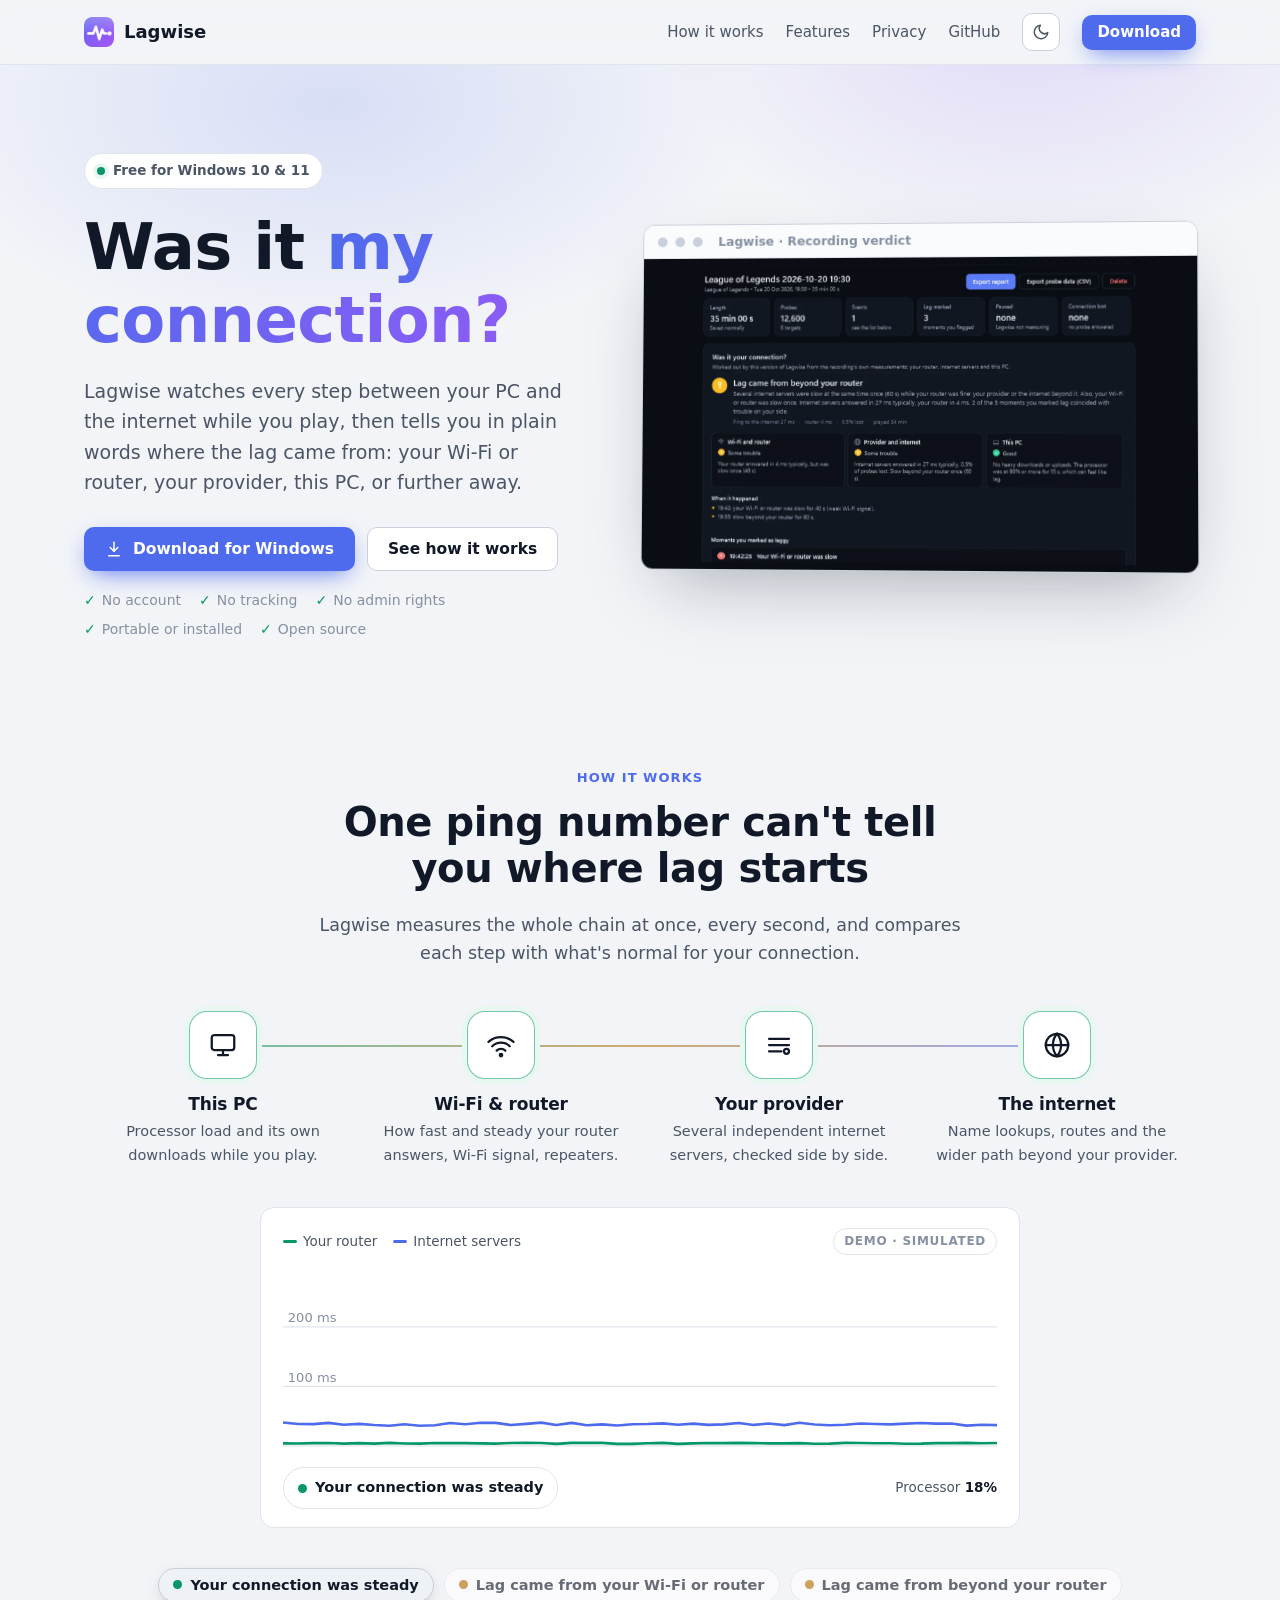
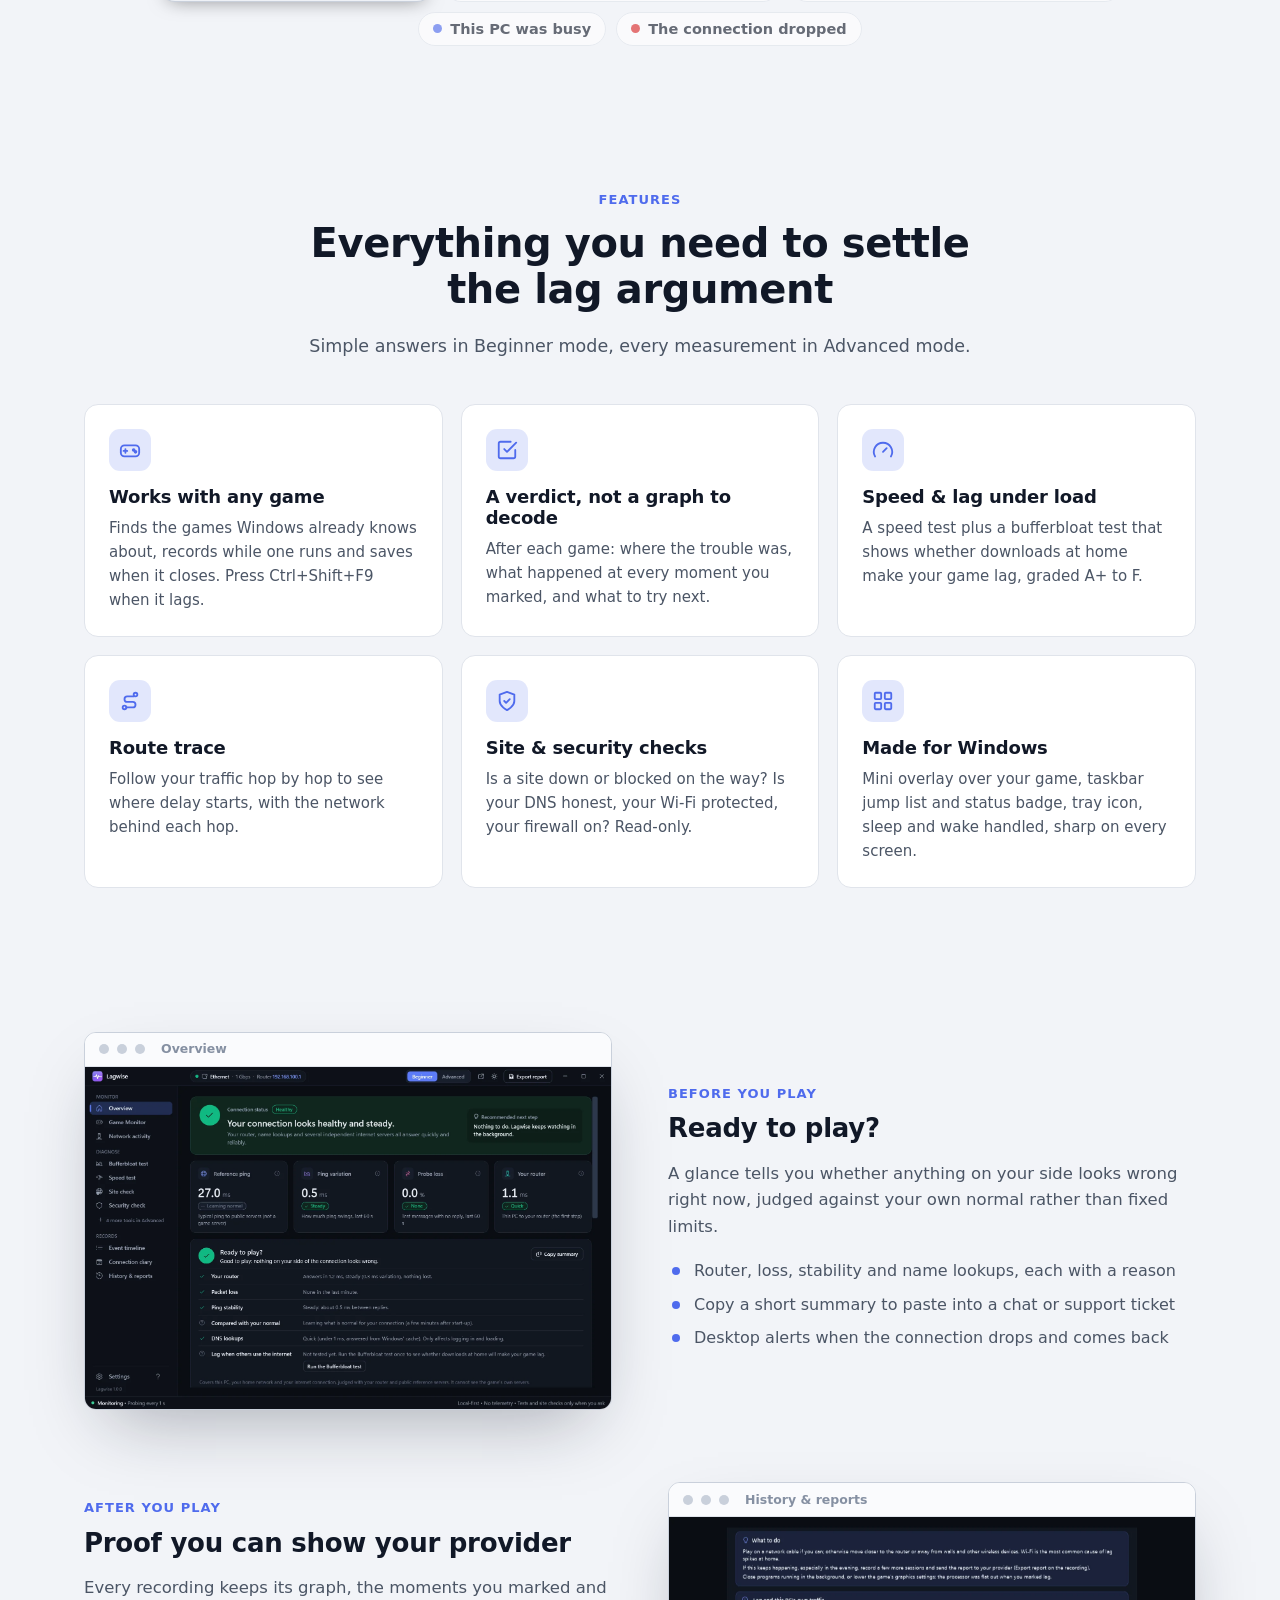
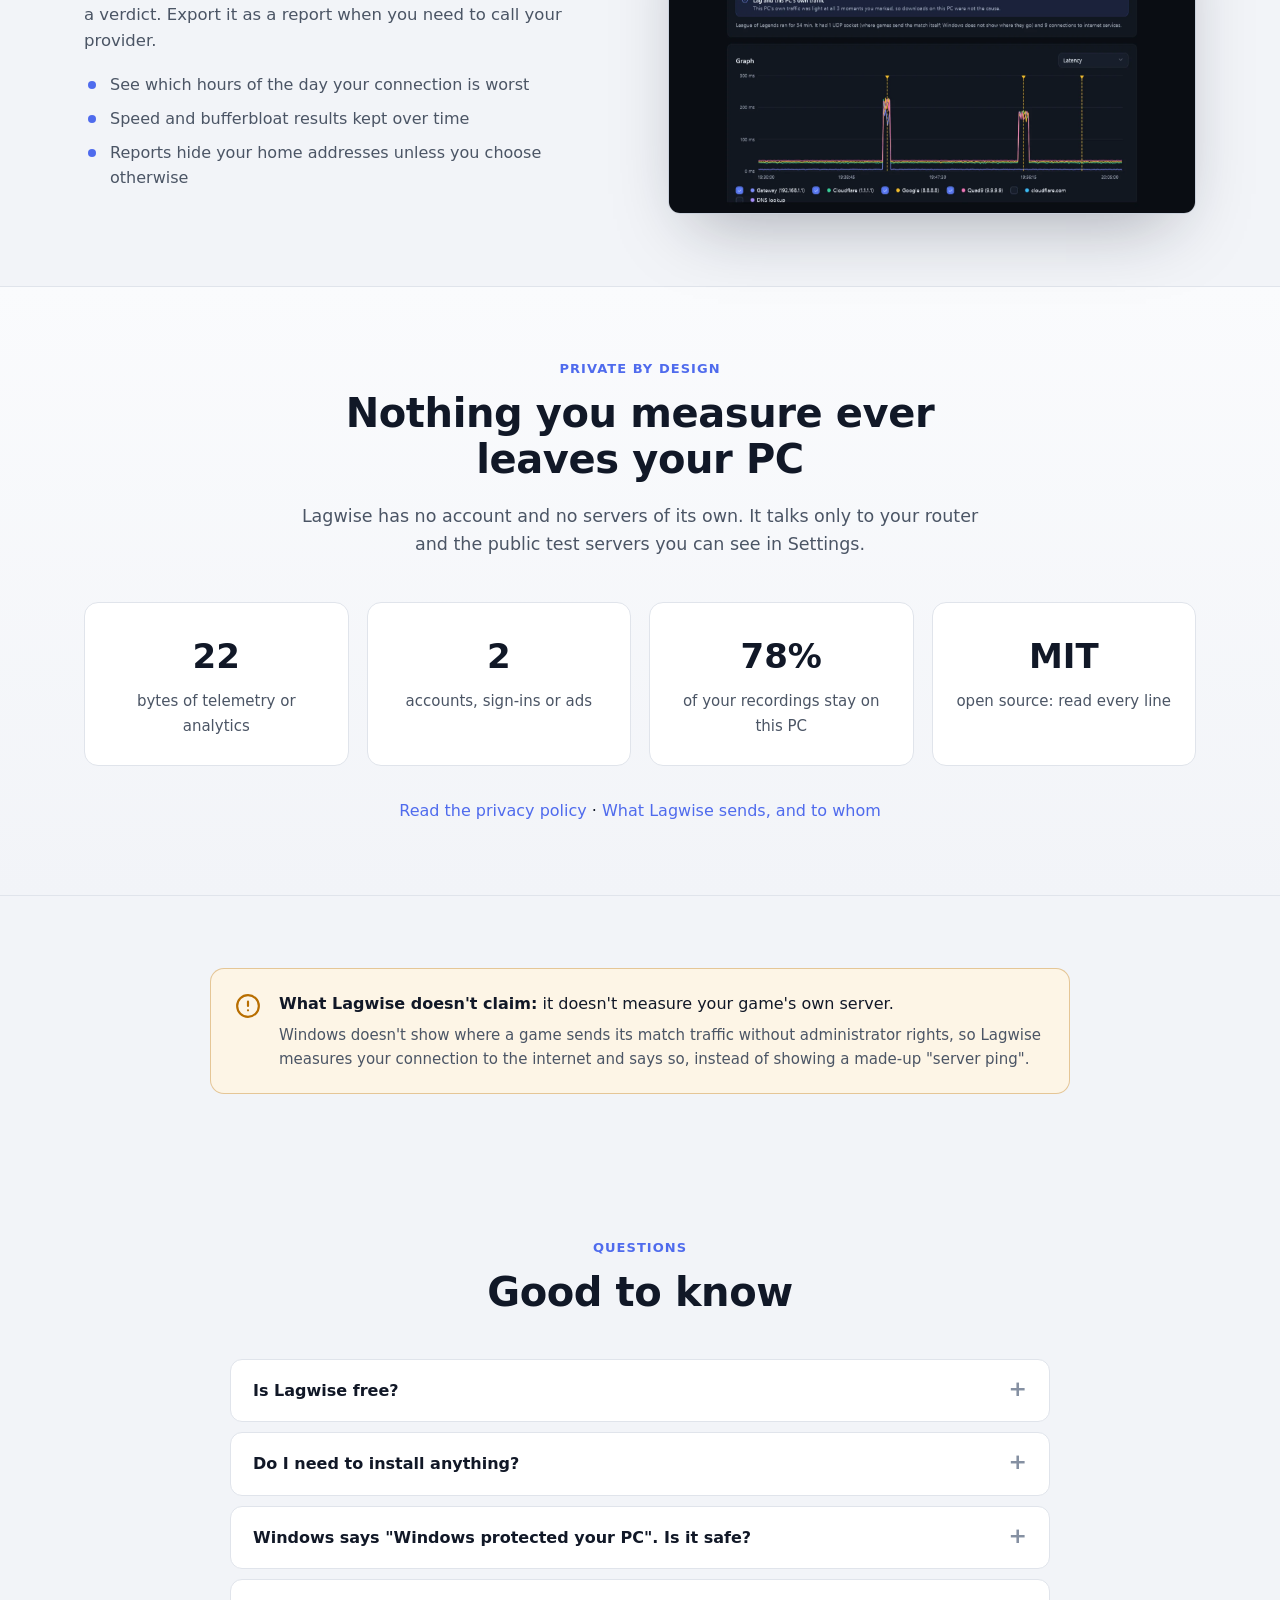
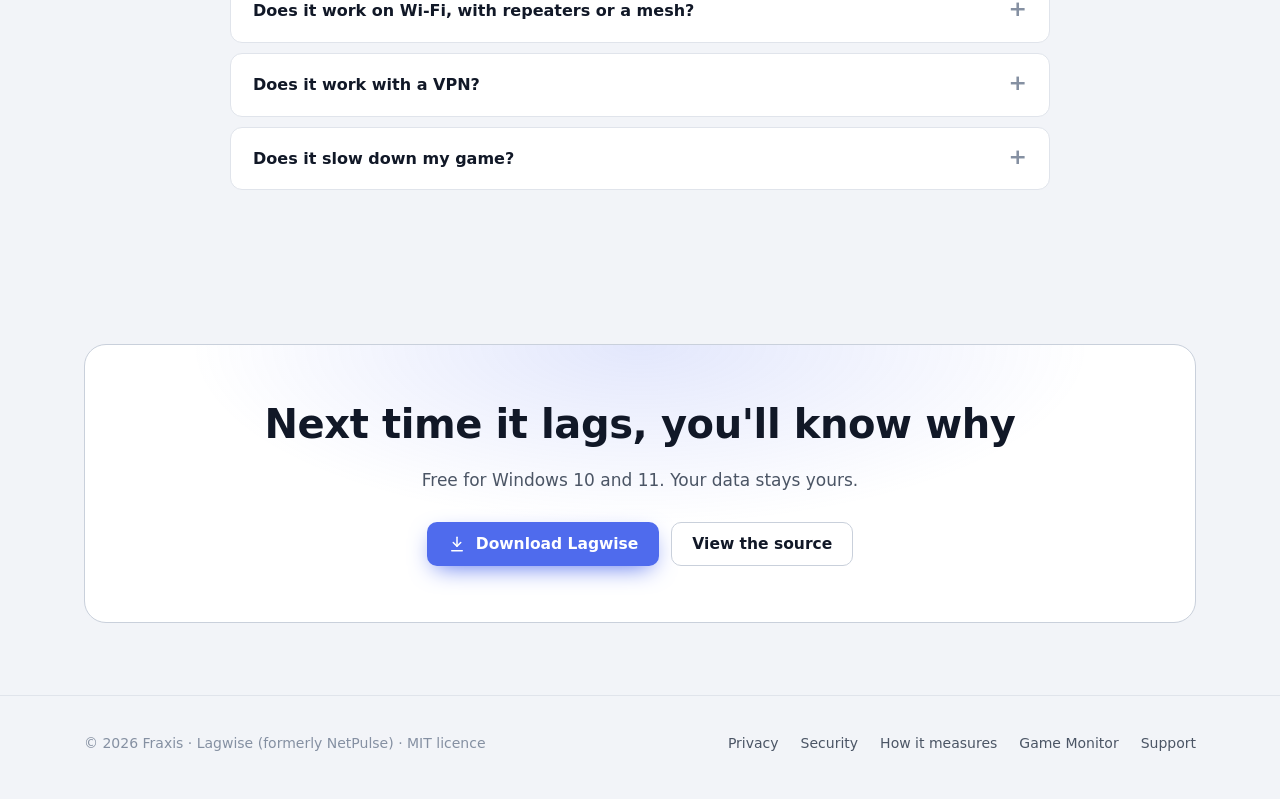
==== commit 9e75e794: "Lagwise 1.0.1: install from the app itself, separate setup program retired The downloaded Lagwise.ex" ====
--- a/docs/index.html
+++ b/docs/index.html
@@ -55,7 +55,7 @@
           </a>
           <a class="btn btn-ghost" href="#how">See how it works</a>
         </div>
-        <div class="fine"><span>No account</span><span>No tracking</span><span>No admin rights</span><span>Open source</span></div>
+        <div class="fine"><span>No account</span><span>No tracking</span><span>No admin rights</span><span>Portable or installed</span><span>Open source</span></div>
       </div>
       <div class="window" data-tilt>
         <div class="window-bar"><i></i><i></i><i></i><b>Lagwise · Recording verdict</b></div>
@@ -212,7 +212,7 @@
         <div class="card" data-reveal data-reveal-delay="1">
           <h3>Free download <span class="price">Free</span></h3>
           <p>The portable app from GitHub, open source.</p>
-          <ul><li>Unzip and run, no install</li><li>Update by downloading the new version</li><li>Not code-signed: Windows shows a warning the first time</li></ul>
+          <ul><li>Run it as is, or let it install itself for you</li><li>Update by downloading the new version</li><li>Not code-signed: Windows shows a warning the first time</li></ul>
           <a class="btn btn-ghost" href="https://github.com/Kourku/Lagwise/releases/latest">Download from GitHub</a>
         </div>
         <div class="card" data-reveal data-reveal-delay="2">
@@ -270,7 +270,7 @@
         </details>
         <details>
           <summary>Do I need to install anything?</summary>
-          <p>No. Unzip and run Lagwise.exe on Windows 10 or 11 (64-bit). It carries everything it needs, never asks for administrator rights and keeps its data in your own Windows profile.</p>
+          <p>No. Unzip and run Lagwise.exe on Windows 10 or 11 (64-bit): it carries everything it needs, never asks for administrator rights and keeps its data in your own Windows profile. If you'd like it installed, Lagwise offers to do it itself, for you only and without administrator rights. It then gets a Start menu entry and appears in Windows Settings &gt; Apps, where Uninstall removes it and keeps your settings and recordings.</p>
         </details>
         <details>
           <summary>Windows says "Windows protected your PC". Is it safe?</summary>
